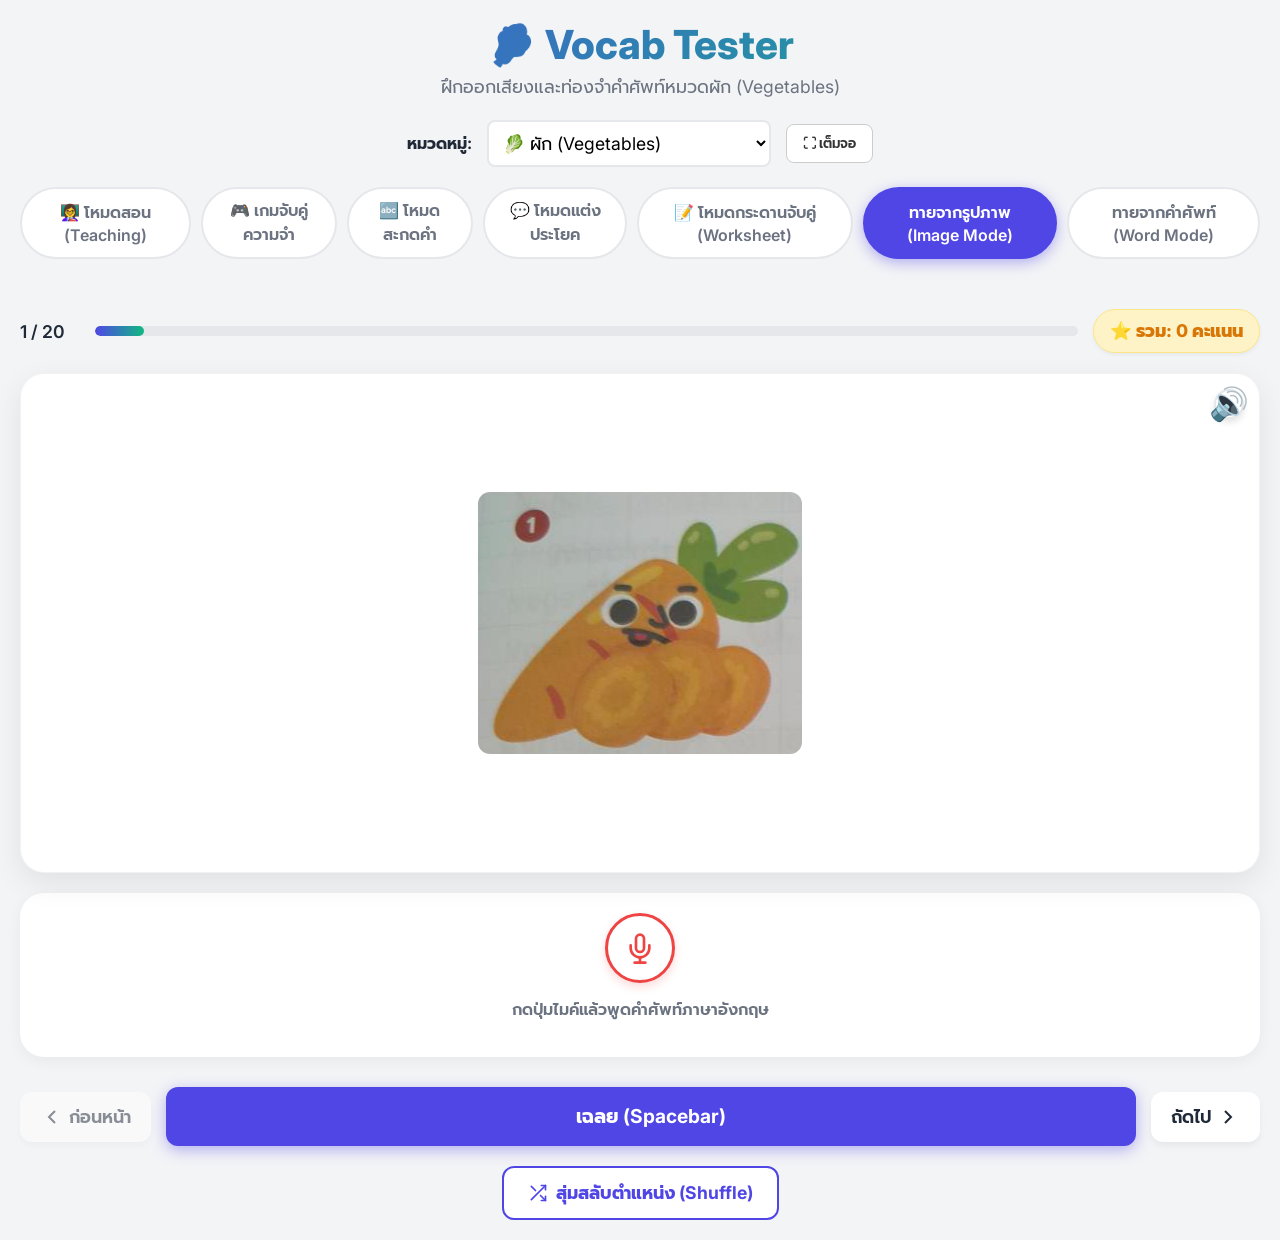
==== index.html @ 018d40a0 "First commit: Vocab Tester Project" ====
<!DOCTYPE html>
<html lang="en">
<head>
    <meta charset="UTF-8">
    <meta name="viewport" content="width=device-width, initial-scale=1.0">
    <title>Vocab Tester - Pronunciation & Vocabulary</title>
    <link rel="stylesheet" href="style.css">
    <link href="https://fonts.googleapis.com/css2?family=Inter:wght@400;600;800&family=Prompt:wght@400;600;700;800&display=swap" rel="stylesheet">
</head>
<body>
    <div class="app-container">
        <header id="mainHeader">
            <h1>🥬 Vocab Tester</h1>
            <p id="categoryDescription">ฝึกออกเสียงและท่องจำคำศัพท์หมวดผัก (Vegetables)</p>
            
            <div class="category-selector" style="margin-bottom: 20px; display: flex; justify-content: center; align-items: center; gap: 15px;">
                <label for="categorySelect" style="font-weight: bold; color: var(--text-main);">หมวดหมู่:</label>
                <select id="categorySelect" style="padding: 10px; font-size: 1.1rem; border-radius: 8px; border: 2px solid #E5E7EB; background: white; cursor: pointer; min-width: 200px; font-family: inherit;">
                    <!-- Injected via JS -->
                </select>
                <button class="btn btn-secondary" id="fullscreenBtn" title="สลับเต็มจอ">⛶ เต็มจอ</button>
            </div>
            
            <div class="mode-selector">
                <button class="mode-btn" id="modeTeachingBtn">👩‍🏫 โหมดสอน (Teaching)</button>
                <button class="mode-btn" id="modeGameBtn">🎮 เกมจับคู่ความจำ</button>
                <button class="mode-btn" id="modeHangmanBtn">🔤 โหมดสะกดคำ</button>
                <button class="mode-btn" id="modeSentenceBtn">💬 โหมดแต่งประโยค</button>
                <button class="mode-btn" id="modeWorksheetBtn">📝 โหมดกระดานจับคู่ (Worksheet)</button>
                <button class="mode-btn active" id="modeImageBtn">ทายจากรูปภาพ (Image Mode)</button>
                <button class="mode-btn" id="modeWordBtn">ทายจากคำศัพท์ (Word Mode)</button>
            </div>
        </header>

        <main id="flashcardApp">
            <div class="progress-container">
                <span id="counterText">1 / 20</span>
                <div class="progress-bar-bg">
                    <div class="progress-bar" id="progressBar"></div>
                </div>
                <div class="total-score-badge" id="totalScoreBadge">⭐ รวม: 0 คะแนน</div>
            </div>

            <div class="flashcard-container">
                <div class="flashcard" id="flashcard">
                    <div class="card-front" id="cardFront">
                        <!-- Content injected via JS -->
                    </div>
                    <div class="card-back" id="cardBack">
                        <!-- Content injected via JS -->
                    </div>
                </div>
            </div>

            <!-- Speech Recognition UI -->
            <div class="speech-container" id="speechContainer">
                <button class="mic-btn" id="micBtn" title="กดเพื่อออกเสียง">
                    <svg viewBox="0 0 24 24" width="32" height="32" stroke="currentColor" stroke-width="2" fill="none" stroke-linecap="round" stroke-linejoin="round">
                        <path d="M12 2a3 3 0 0 0-3 3v7a3 3 0 0 0 6 0V5a3 3 0 0 0-3-3z"></path>
                        <path d="M19 10v2a7 7 0 0 1-14 0v-2"></path>
                        <line x1="12" y1="19" x2="12" y2="23"></line>
                        <line x1="8" y1="23" x2="16" y2="23"></line>
                    </svg>
                </button>
                <div class="speech-status" id="speechStatus">กดปุ่มไมค์แล้วพูดคำศัพท์ภาษาอังกฤษ</div>
                
                <div class="score-breakdown" id="scoreBreakdown" style="display: none;">
                    <div class="score-total-large"><span id="wordScoreTotal">0</span>/5</div>
                    <div class="score-details">
                        <div class="score-row">
                            <span>✅ ความถูกต้อง (Correctness):</span>
                            <span class="score-val" id="scoreCorrect">0/2</span>
                        </div>
                        <div class="score-row">
                            <span>🗣️ สำเนียง (Accent/Clarity):</span>
                            <span class="score-val" id="scoreAccent">0/2</span>
                        </div>
                        <div class="score-row">
                            <span>🌊 ความลื่นไหล (Fluency):</span>
                            <span class="score-val" id="scoreFluency">0/1</span>
                        </div>
                    </div>
                    <div class="transcript-result">AI ได้ยินว่า: "<span id="heardWord"></span>"</div>
                </div>
            </div>

            <div class="navigation">
                <button class="nav-btn" id="prevBtn">
                    <svg viewBox="0 0 24 24" width="24" height="24" stroke="currentColor" stroke-width="2" fill="none"><polyline points="15 18 9 12 15 6"></polyline></svg>
                    ก่อนหน้า
                </button>
                <button class="reveal-btn" id="revealBtn">เฉลย (Spacebar)</button>
                <button class="nav-btn" id="nextBtn">
                    ถัดไป
                    <svg viewBox="0 0 24 24" width="24" height="24" stroke="currentColor" stroke-width="2" fill="none"><polyline points="9 18 15 12 9 6"></polyline></svg>
                </button>
            </div>
            
            <div style="text-align: center; margin-top: 20px;">
                <button class="primary-btn" id="shuffleBtn">
                    <svg viewBox="0 0 24 24" width="20" height="20" stroke="currentColor" stroke-width="2" fill="none" stroke-linecap="round" stroke-linejoin="round"><polyline points="16 3 21 3 21 8"></polyline><line x1="4" y1="20" x2="21" y2="3"></line><polyline points="21 16 21 21 16 21"></polyline><line x1="15" y1="15" x2="21" y2="21"></line><line x1="4" y1="4" x2="9" y2="9"></line></svg>
                    สุ่มสลับตำแหน่ง (Shuffle)
                </button>
            </div>
        </main>
        
        <!-- Worksheet Mode -->
        <main id="worksheetApp" style="display: none; padding: 20px 0;">
            <div class="ws-header no-print">
                <h2 style="margin: 0; color: var(--primary);">📝 โหมดกระดานจับคู่ (ให้นักเรียนทำลงสมุด)</h2>
                <div style="display: flex; gap: 10px;">
                    <button class="primary-btn" id="wsShuffleBtn">🔀 สุ่มโจทย์ใหม่</button>
                    <button class="reveal-btn" id="wsAnswerBtn" style="flex-grow: 0;">✅ ดูเฉลย</button>
                    <button class="nav-btn" onclick="window.print()">🖨️ พิมพ์</button>
                </div>
            </div>
            <div class="worksheet-grid" id="worksheetGrid">
                <!-- Injected via JS -->
            </div>
        </main>

        <!-- Teaching Mode -->
        <main id="teachingApp" style="display: none; padding: 20px 0;">
            <div class="ws-header no-print">
                <h2 style="margin: 0; color: var(--primary);">👩‍🏫 โหมดสอนหน้าชั้นเรียน (Dictionary)</h2>
                <div style="display: flex; gap: 10px;">
                    <button class="nav-btn" id="toggleTextBtn" onclick="toggleTeachingText()" style="background: #F59E0B; color: white;">👁️ ปิดคำศัพท์</button>
                    <button class="nav-btn" onclick="window.print()">🖨️ พิมพ์</button>
                </div>
            </div>
            <div class="teaching-grid" id="teachingGrid">
                <!-- Injected via JS -->
            </div>
        </main>

        <!-- Game Mode -->
        <main id="gameApp" style="display: none; padding: 20px 0;">
            <div class="ws-header no-print">
                <h2 style="margin: 0; color: #8B5CF6;">🎮 เกมจับคู่ความจำ (Memory Match)</h2>
                <div style="display: flex; gap: 20px; align-items: center;">
                    <div style="font-size: 1.5rem; font-weight: 800; color: #4B5563;">เปิดไปแล้ว: <span id="gameMoves" style="color: #8B5CF6;">0</span> ครั้ง</div>
                    <button class="primary-btn" id="gameRestartBtn" style="background: white; border-color: #8B5CF6; color: #8B5CF6;">🔄 เริ่มเกมใหม่</button>
                </div>
            </div>
            <div class="game-grid" id="gameGrid">
                <!-- Injected via JS -->
            </div>
        </main>

        <!-- Hangman Mode -->
        <main id="hangmanApp" style="display: none; padding: 20px 0;">
            <div class="ws-header no-print">
                <h2 style="margin: 0; color: var(--primary);">🔤 เกมสะกดคำปริศนา (Hangman)</h2>
                <div style="display: flex; gap: 20px; align-items: center;">
                    <div style="font-size: 1.5rem; font-weight: 800; color: #EF4444;" id="hangmanHearts">
                        ❤️❤️❤️❤️❤️
                    </div>
                </div>
            </div>
            
            <div class="flashcard-container" style="max-width: 900px; margin: 0 auto; height: auto; perspective: none;">
                <div class="flashcard" style="transform-style: flat; cursor: default; height: auto; min-height: 400px; padding: 30px;">
                    <div id="hangmanCardFront" style="display: flex; flex-direction: column; align-items: center; justify-content: center; width: 100%;">
                        <!-- Image injected via JS -->
                        <img id="hmImage" class="sentence-image" src="" alt="">
                        
                        <!-- Word Blanks -->
                        <div id="hmWordContainer" style="display: flex; gap: 10px; margin: 20px 0 30px; flex-wrap: wrap; justify-content: center;">
                            <!-- Injected via JS -->
                        </div>
                        
                        <!-- Keyboard -->
                        <div id="hmKeyboard" style="display: flex; flex-wrap: wrap; gap: 10px; justify-content: center; max-width: 800px;">
                            <!-- Injected via JS -->
                        </div>
                        
                        <!-- Result Text -->
                        <div id="hmResult" style="font-size: 2rem; font-weight: bold; margin-top: 20px; text-align: center; height: 40px;"></div>
                    </div>
                </div>
            </div>

            <div class="navigation" style="max-width: 900px; margin: 30px auto 0;">
                <button class="nav-btn" id="hmPrevBtn">
                    <svg viewBox="0 0 24 24" width="24" height="24" stroke="currentColor" stroke-width="2" fill="none"><polyline points="15 18 9 12 15 6"></polyline></svg>
                    ก่อนหน้า
                </button>
                <button class="primary-btn" id="hmShuffleBtn" style="margin: 0 10px;">
                    <svg viewBox="0 0 24 24" width="20" height="20" stroke="currentColor" stroke-width="2" fill="none" stroke-linecap="round" stroke-linejoin="round"><polyline points="16 3 21 3 21 8"></polyline><line x1="4" y1="20" x2="21" y2="3"></line><polyline points="21 16 21 21 16 21"></polyline><line x1="15" y1="15" x2="21" y2="21"></line><line x1="4" y1="4" x2="9" y2="9"></line></svg>
                    สุ่มสลับคำ
                </button>
                <button class="nav-btn" id="hmNextBtn">
                    ถัดไป
                    <svg viewBox="0 0 24 24" width="24" height="24" stroke="currentColor" stroke-width="2" fill="none"><polyline points="9 18 15 12 9 6"></polyline></svg>
                </button>
            </div>
        </main>

        <!-- Sentence Mode -->
        <main id="sentenceApp" style="display: none; padding: 20px 0;">
            <div class="ws-header no-print">
                <h2 style="margin: 0; color: var(--primary);">💬 โหมดแต่งประโยค (Fill in the Blank)</h2>
                <div style="display: flex; gap: 10px; align-items: center;">
                    <label for="sentenceTemplateSelect" style="font-weight: bold; color: var(--text-main);">รูปแบบประโยค:</label>
                    <select id="sentenceTemplateSelect" style="padding: 10px; font-size: 1.1rem; border-radius: 8px; border: 2px solid #E5E7EB; background: white; cursor: pointer;">
                        <option value="This is a {word}.">This is a ...</option>
                        <option value="I see a {word}.">I see a ...</option>
                        <option value="I like to eat {word}.">I like to eat ...</option>
                        <option value="Do you like {word}?">Do you like ...?</option>
                    </select>
                </div>
            </div>
            
            <div class="flashcard-container" style="max-width: 900px; margin: 0 auto;">
                <div class="flashcard" id="sentenceCard">
                    <!-- Front will show the blank sentence -->
                    <div class="card-front" id="sentenceCardFront" style="flex-direction: column; justify-content: center; transform: none; z-index: 1;">
                        <!-- Injected via JS -->
                    </div>
                </div>
            </div>

            <!-- We will reuse the speech container! But we'll move it around in JS -->
            <div id="sentenceSpeechPlaceholder"></div>

            <div class="navigation" style="max-width: 900px; margin: 30px auto 0;">
                <button class="nav-btn" id="sPrevBtn">
                    <svg viewBox="0 0 24 24" width="24" height="24" stroke="currentColor" stroke-width="2" fill="none"><polyline points="15 18 9 12 15 6"></polyline></svg>
                    ก่อนหน้า
                </button>
                <button class="reveal-btn" id="sRevealBtn">เฉลยคำตอบ</button>
                <button class="nav-btn" id="sNextBtn">
                    ถัดไป
                    <svg viewBox="0 0 24 24" width="24" height="24" stroke="currentColor" stroke-width="2" fill="none"><polyline points="9 18 15 12 9 6"></polyline></svg>
                </button>
            </div>
        </main>
    </div>
    
    <script src="data.js"></script>
    <script src="script.js"></script>
</body>
</html>
---- style.css ----
:root {
    --primary: #4F46E5;
    --primary-hover: #4338CA;
    --secondary: #10B981;
    --bg-color: #F3F4F6;
    --card-bg: #FFFFFF;
    --text-main: #1F2937;
    --text-muted: #6B7280;
    --mic-color: #EF4444;
}

* {
    box-sizing: border-box;
    margin: 0;
    padding: 0;
}

body {
    font-family: 'Inter', 'Prompt', sans-serif;
    background-color: var(--bg-color);
    color: var(--text-main);
    display: flex;
    justify-content: center;
    align-items: center;
    min-height: 100vh;
    padding: 20px;
}

.app-container {
    width: 100%;
    max-width: 1400px; /* Widescreen */
    background: transparent;
    display: flex;
    flex-direction: column;
    gap: 30px;
}

header {
    text-align: center;
}

header h1 {
    font-size: 2.5rem;
    font-weight: 800;
    margin-bottom: 5px;
    background: linear-gradient(135deg, #4F46E5, #10B981);
    -webkit-background-clip: text;
    -webkit-text-fill-color: transparent;
}

header p {
    color: var(--text-muted);
    font-size: 1.1rem;
    margin-bottom: 20px;
}

.mode-selector {
    display: flex;
    justify-content: center;
    gap: 10px;
    margin-bottom: 20px;
}

.mode-btn {
    padding: 10px 20px;
    border: 2px solid #E5E7EB;
    background: white;
    color: var(--text-muted);
    border-radius: 99px;
    font-size: 1rem;
    font-weight: 600;
    cursor: pointer;
    transition: all 0.2s ease;
    font-family: inherit;
}

.mode-btn:hover {
    border-color: var(--primary);
    color: var(--primary);
}

.mode-btn.active {
    background: var(--primary);
    border-color: var(--primary);
    color: white;
    box-shadow: 0 4px 14px rgba(79, 70, 229, 0.4);
}

.btn {
    padding: 8px 16px;
    border-radius: 8px;
    border: none;
    font-weight: 600;
    cursor: pointer;
    font-family: inherit;
}
.btn-primary { background: var(--primary); color: white; }
.btn-secondary { background: white; border: 1px solid #ccc; color: #333; }
.btn-danger { background: #EF4444; color: white; }

.primary-btn {
    display: inline-flex;
    align-items: center;
    gap: 8px;
    padding: 12px 24px;
    background: white;
    border: 2px solid var(--primary);
    color: var(--primary);
    border-radius: 12px;
    font-size: 1.1rem;
    font-weight: 700;
    cursor: pointer;
    transition: all 0.2s ease;
    font-family: inherit;
}

.primary-btn:hover {
    background: var(--primary);
    color: white;
}

.primary-btn:active {
    transform: scale(0.95);
}

/* Progress */
.progress-container {
    display: flex;
    align-items: center;
    gap: 15px;
    margin-bottom: 20px;
}

#counterText {
    font-weight: 600;
    font-size: 1.1rem;
    min-width: 60px;
}

.progress-bar-bg {
    flex-grow: 1;
    height: 10px;
    background: #E5E7EB;
    border-radius: 99px;
    overflow: hidden;
}

.progress-bar {
    height: 100%;
    background: linear-gradient(90deg, var(--primary), var(--secondary));
    width: 5%;
    border-radius: 99px;
    transition: width 0.3s ease;
}

.total-score-badge {
    background: #FEF3C7;
    color: #D97706;
    padding: 8px 16px;
    border-radius: 99px;
    font-weight: 800;
    font-size: 1.1rem;
    box-shadow: 0 2px 4px rgba(0,0,0,0.05);
    border: 1px solid #FDE68A;
}

/* Flashcard */
.flashcard-container {
    perspective: 1000px;
    width: 100%;
    height: 500px; /* Taller for TV */
    margin-bottom: 20px;
}

.flashcard {
    width: 100%;
    height: 100%;
    position: relative;
    transition: transform 0.6s cubic-bezier(0.4, 0.2, 0.2, 1);
    transform-style: preserve-3d;
    cursor: pointer;
}

.flashcard.flipped {
    transform: rotateY(180deg);
}

.card-front, .card-back {
    position: absolute;
    width: 100%;
    height: 100%;
    backface-visibility: hidden;
    background: var(--card-bg);
    border-radius: 24px;
    box-shadow: 0 10px 30px rgba(0, 0, 0, 0.08);
    display: flex;
    flex-direction: row; /* Widescreen side-by-side */
    justify-content: center;
    align-items: center;
    padding: 40px;
    text-align: center;
    border: 1px solid rgba(0,0,0,0.05);
}

.card-back {
    transform: rotateY(180deg);
    background: linear-gradient(to bottom right, #ffffff, #f8fafc);
}

.card-content-left {
    flex: 1;
    display: flex;
    justify-content: center;
    align-items: center;
    height: 100%;
}

.card-content-right {
    flex: 1;
    display: flex;
    flex-direction: column;
    justify-content: center;
    align-items: center;
    padding-left: 40px;
    border-left: 2px dashed #E5E7EB;
}

.card-image {
    max-width: 90%;
    max-height: 400px;
    object-fit: contain;
    border-radius: 12px;
}

.card-word-en {
    font-size: 4.5rem; /* Bigger for TV */
    font-weight: 800;
    color: var(--primary);
    margin-bottom: 15px;
    line-height: 1.1;
}

.card-word-th {
    font-size: 2.5rem;
    font-weight: 600;
    color: var(--text-main);
    margin-bottom: 10px;
}

.card-pronunciation {
    font-size: 1.5rem;
    color: var(--text-muted);
    font-style: italic;
}

/* Speech Recognition UI */
.speech-container {
    display: flex;
    flex-direction: column;
    align-items: center;
    margin-bottom: 30px;
    background: white;
    padding: 20px;
    border-radius: 24px;
    box-shadow: 0 4px 15px rgba(0,0,0,0.05);
}

.mic-btn {
    width: 70px;
    height: 70px;
    border-radius: 50%;
    background: white;
    border: 3px solid var(--mic-color);
    color: var(--mic-color);
    cursor: pointer;
    display: flex;
    justify-content: center;
    align-items: center;
    transition: all 0.3s ease;
    box-shadow: 0 4px 10px rgba(239, 68, 68, 0.2);
    margin-bottom: 15px;
}

.mic-btn:hover {
    background: #FEF2F2;
    transform: scale(1.05);
}

.mic-btn.recording {
    background: var(--mic-color);
    color: white;
    animation: pulse 1.5s infinite;
}

@keyframes pulse {
    0% { box-shadow: 0 0 0 0 rgba(239, 68, 68, 0.7); }
    70% { box-shadow: 0 0 0 15px rgba(239, 68, 68, 0); }
    100% { box-shadow: 0 0 0 0 rgba(239, 68, 68, 0); }
}

.speech-status {
    color: var(--text-muted);
    font-size: 1rem;
    font-weight: 600;
    margin-bottom: 15px;
}

.score-breakdown {
    width: 100%;
    background: #F8FAFC;
    border-radius: 16px;
    padding: 15px;
    display: flex;
    align-items: center;
    justify-content: space-between;
    border: 1px solid #E2E8F0;
    flex-wrap: wrap;
    gap: 15px;
}

.score-total-large {
    font-size: 2.5rem;
    font-weight: 800;
    color: var(--secondary);
    background: #ECFDF5;
    padding: 10px 20px;
    border-radius: 12px;
    border: 2px solid #A7F3D0;
    text-align: center;
}

.score-details {
    flex-grow: 1;
    display: flex;
    flex-direction: column;
    gap: 5px;
}

.score-row {
    display: flex;
    justify-content: space-between;
    font-size: 1rem;
    color: #475569;
    font-weight: 600;
}

.score-val {
    color: var(--primary);
    font-weight: 800;
}

.transcript-result {
    width: 100%;
    text-align: center;
    font-style: italic;
    color: #64748B;
    font-size: 0.95rem;
    margin-top: 10px;
    padding-top: 10px;
    border-top: 1px dashed #CBD5E1;
}

/* Navigation */
.navigation {
    display: flex;
    justify-content: space-between;
    align-items: center;
    gap: 15px;
}

.nav-btn {
    display: flex;
    align-items: center;
    gap: 5px;
    padding: 12px 20px;
    background: white;
    border: none;
    border-radius: 12px;
    font-size: 1.1rem;
    font-weight: 600;
    color: var(--text-main);
    cursor: pointer;
    box-shadow: 0 4px 6px rgba(0,0,0,0.05);
    transition: all 0.2s ease;
    font-family: inherit;
}

.nav-btn:hover:not(:disabled) {
    background: #f8fafc;
    box-shadow: 0 6px 12px rgba(0,0,0,0.1);
    transform: translateY(-2px);
}

.nav-btn:disabled {
    opacity: 0.5;
    cursor: not-allowed;
}

.reveal-btn {
    flex-grow: 1;
    padding: 15px;
    background: var(--primary);
    color: white;
    border: none;
    border-radius: 12px;
    font-size: 1.2rem;
    font-weight: 700;
    cursor: pointer;
    box-shadow: 0 4px 15px rgba(79, 70, 229, 0.4);
    transition: all 0.2s ease;
    font-family: inherit;
}

.reveal-btn:hover {
    background: var(--primary-hover);
    transform: translateY(-2px);
    box-shadow: 0 6px 20px rgba(79, 70, 229, 0.6);
}

.empty-state {
    color: #999;
    font-size: 1.2rem;
}

/* Worksheet Mode */
.ws-header {
    display: flex;
    justify-content: space-between;
    align-items: center;
    margin-bottom: 30px;
    background: white;
    padding: 20px;
    border-radius: 16px;
    box-shadow: 0 4px 6px rgba(0,0,0,0.05);
}

.worksheet-grid {
    display: flex;
    flex-direction: column;
    gap: 20px;
    background: white;
    padding: 20px;
    border-radius: 16px;
    box-shadow: 0 4px 15px rgba(0,0,0,0.05);
}

.ws-words-box {
    display: grid;
    grid-template-columns: repeat(5, 1fr);
    gap: 10px;
    background: #f8fafc;
    border: 2px solid #e2e8f0;
    border-radius: 12px;
    padding: 15px;
    text-align: center;
}

.ws-images-grid {
    display: grid;
    grid-template-columns: repeat(5, 1fr);
    gap: 15px;
}

.ws-word-item {
    font-size: 1.2rem;
    font-weight: 700;
    padding: 5px;
    border-bottom: 1px dashed #cbd5e1;
    color: var(--text-main);
}
.ws-word-item:nth-last-child(-n+5) { border-bottom: none; }

.ws-image-item {
    position: relative;
    text-align: center;
}

.ws-image-item img {
    max-width: 100%;
    max-height: 150px;
    border-radius: 12px;
    border: 1px solid #e2e8f0;
}

.ws-image-number {
    position: absolute;
    top: 50%;
    left: 50%;
    transform: translate(-50%, -50%);
    font-size: 4rem;
    font-weight: 900;
    color: #FF8A65;
    text-shadow: 2px 2px 0 #fff, -2px -2px 0 #fff, 2px -2px 0 #fff, -2px 2px 0 #fff, 4px 4px 10px rgba(0,0,0,0.3);
    z-index: 10;
}

.ws-answer-overlay {
    position: absolute;
    bottom: -10px;
    left: 50%;
    transform: translateX(-50%);
    background: #10B981;
    color: white;
    padding: 5px 15px;
    border-radius: 99px;
    font-weight: bold;
    font-size: 1.1rem;
    white-space: nowrap;
    z-index: 15;
    box-shadow: 0 4px 6px rgba(0,0,0,0.2);
    display: none;
}
.ws-answer-overlay.show { display: block; }

@media print {
    body { background: white; padding: 0; }
    .no-print, header, .controls, .progress-container, .speech-container, .navigation { display: none !important; }
    #worksheetApp { display: block !important; padding: 0; }
    .worksheet-grid { box-shadow: none; padding: 0; }
    .ws-word-item { font-size: 1.2rem; }
    .ws-image-item img { max-height: 120px; }
}

/* Teaching Mode */
.teaching-grid {
    display: grid;
    grid-template-columns: repeat(5, 1fr);
    gap: 10px;
    background: white;
    padding: 15px;
    border-radius: 16px;
    box-shadow: 0 4px 15px rgba(0,0,0,0.05);
}

.teaching-card {
    background: #f8fafc;
    border: 2px solid #e2e8f0;
    border-radius: 12px;
    padding: 10px;
    text-align: center;
    position: relative;
    transition: transform 0.2s ease, box-shadow 0.2s ease;
}

.teaching-card:hover {
    transform: translateY(-5px);
    box-shadow: 0 10px 20px rgba(0,0,0,0.08);
    border-color: var(--primary);
}

.tc-number {
    position: absolute;
    top: -10px;
    left: -10px;
    background: var(--primary);
    color: white;
    width: 25px;
    height: 25px;
    border-radius: 50%;
    display: flex;
    justify-content: center;
    align-items: center;
    font-weight: 800;
    font-size: 0.9rem;
    box-shadow: 0 2px 4px rgba(0,0,0,0.2);
}

.tc-speaker {
    position: absolute;
    top: 5px;
    right: 5px;
    background: white;
    color: var(--primary);
    width: 30px;
    height: 30px;
    border-radius: 50%;
    display: flex;
    justify-content: center;
    align-items: center;
    cursor: pointer;
    border: 2px solid var(--primary);
    transition: all 0.2s ease;
}

.tc-speaker:hover {
    background: var(--primary);
    color: white;
    transform: scale(1.1);
}

.tc-image {
    max-width: 100%;
    height: 120px;
    object-fit: contain;
    margin-bottom: 5px;
    border-radius: 8px;
}

.tc-en {
    font-size: 1.8rem;
    font-weight: 800;
    color: var(--primary);
    margin-bottom: 2px;
    line-height: 1.1;
}

.tc-th {
    font-size: 1.2rem;
    font-weight: 600;
    color: var(--text-main);
    margin-bottom: 0px;
}

.tc-pron {
    font-size: 1rem;
    color: var(--text-muted);
    font-style: italic;
}

.tc-en, .tc-th, .tc-pron {
    transition: opacity 0.2s, visibility 0.2s;
}

.hide-text-mode .tc-en, 
.hide-text-mode .tc-th, 
.hide-text-mode .tc-pron {
    visibility: hidden;
    opacity: 0;
}

@media print {
    #teachingApp { display: block !important; padding: 0; }
    .teaching-grid { box-shadow: none; padding: 0; grid-template-columns: repeat(4, 1fr); gap: 10px; }
    .teaching-card { padding: 10px; border: 1px solid #ccc; box-shadow: none; break-inside: avoid; }
    .tc-speaker { display: none; }
    .tc-en { font-size: 1.4rem; }
}

/* Game Mode */
.game-grid {
    display: grid;
    grid-template-columns: repeat(4, 1fr);
    gap: 20px;
    background: white;
    padding: 30px;
    border-radius: 16px;
    box-shadow: 0 4px 15px rgba(0,0,0,0.05);
}

.game-card {
    position: relative;
    width: 100%;
    height: 150px;
    perspective: 1000px;
    cursor: pointer;
}

.game-card-inner {
    width: 100%;
    height: 100%;
    position: absolute;
    transition: transform 0.6s cubic-bezier(0.4, 0.2, 0.2, 1);
    transform-style: preserve-3d;
    -webkit-transform-style: preserve-3d;
}

.game-card.flipped .game-card-inner {
    transform: rotateY(180deg);
}

.game-card.matched .game-card-inner {
    transform: rotateY(180deg) scale(0.95);
    opacity: 0.8;
}

.game-card-front, .game-card-back {
    position: absolute;
    width: 100%;
    height: 100%;
    backface-visibility: hidden;
    -webkit-backface-visibility: hidden;
    border-radius: 16px;
    display: flex;
    justify-content: center;
    align-items: center;
    box-shadow: 0 4px 6px rgba(0,0,0,0.1);
}

.game-card-front {
    background: linear-gradient(135deg, #8B5CF6, #6D28D9);
    color: white;
    font-size: 3rem;
    font-weight: 900;
    border: 4px solid #C4B5FD;
    transform: rotateY(0deg);
    z-index: 2;
    transition: opacity 0s 0.2s, visibility 0s 0.2s, z-index 0s 0.2s;
}
.game-card-front:hover {
    background: linear-gradient(135deg, #7C3AED, #5B21B6);
}

.game-card.flipped .game-card-front,
.game-card.matched .game-card-front {
    opacity: 0;
    visibility: hidden;
    z-index: -1;
}

.game-card-back {
    background: white;
    transform: rotateY(180deg);
    border: 2px solid #E5E7EB;
    padding: 10px;
    z-index: 1;
}
.game-card.matched .game-card-back {
    border-color: #10B981;
    border-width: 4px;
    background: #ECFDF5;
}

.game-card-img {
    max-width: 100%;
    max-height: 100%;
    object-fit: contain;
    border-radius: 8px;
}

.game-card-text {
    font-size: 2rem;
    font-weight: 800;
    color: var(--primary);
    text-align: center;
}

/* Sentence Mode */
.sentence-image {
    max-height: 250px;
    object-fit: contain;
    margin-bottom: 30px;
}

.sentence-text {
    font-size: 3.5rem;
    font-weight: 800;
    color: var(--text-main);
    text-align: center;
    line-height: 1.4;
}

.sentence-blank {
    display: inline-block;
    min-width: 150px;
    border-bottom: 4px solid var(--text-main);
    color: transparent;
    padding: 0 10px;
    transition: all 0.3s ease;
}

.sentence-blank.revealed {
    color: var(--primary);
    border-bottom-color: var(--primary);
}

/* --- Hangman Mode --- */
.hm-letter-box {
    width: 60px;
    height: 70px;
    border-bottom: 4px solid var(--text-main);
    display: flex;
    align-items: flex-end;
    justify-content: center;
    font-size: 3.5rem;
    font-weight: 800;
    color: transparent;
    text-transform: uppercase;
    padding-bottom: 5px;
    transition: color 0.3s ease;
}

.hm-letter-box.revealed {
    color: var(--primary);
}

.hm-key {
    width: 50px;
    height: 50px;
    border: 2px solid #E5E7EB;
    border-radius: 8px;
    background: white;
    font-size: 1.5rem;
    font-weight: bold;
    color: var(--text-main);
    cursor: pointer;
    transition: all 0.2s;
    display: flex;
    align-items: center;
    justify-content: center;
}

.hm-key:hover:not(:disabled) {
    background: #F3F4F6;
    border-color: #D1D5DB;
    transform: translateY(-2px);
}

.hm-key:active:not(:disabled) {
    transform: translateY(0);
}

.hm-key:disabled {
    cursor: not-allowed;
    opacity: 0.8;
}

.hm-key.correct {
    background: #10B981;
    border-color: #059669;
    color: white;
}

.hm-key.wrong {
    background: #EF4444;
    border-color: #DC2626;
    color: white;
    opacity: 0.5;
}
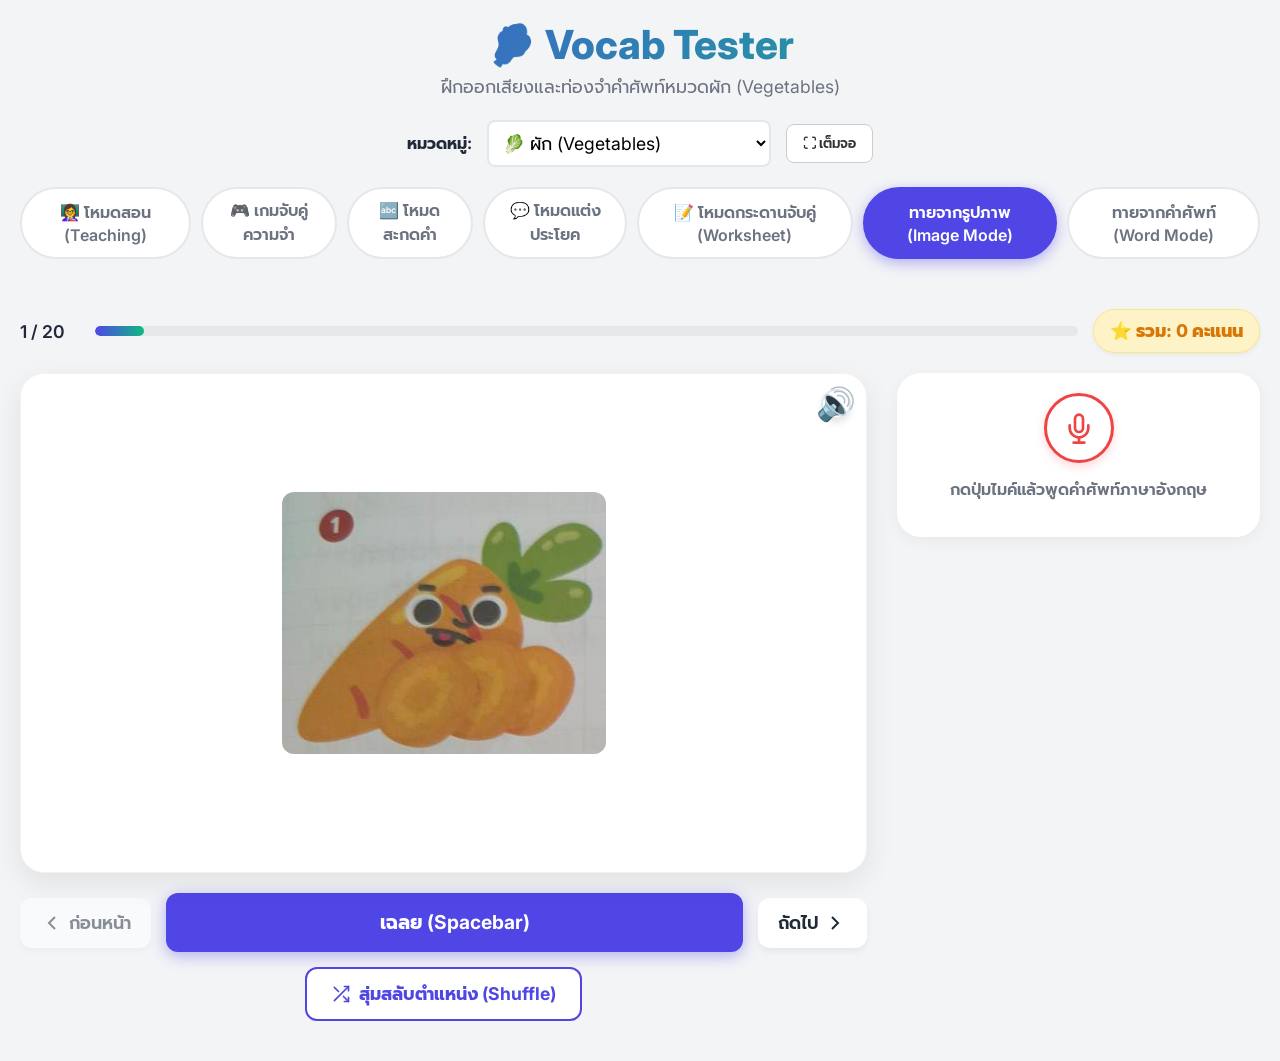
==== commit c09ca954: "Update: Redesign Flashcard layout to side-by-side and enable continuous mic" ====
--- a/index.html
+++ b/index.html
@@ -41,66 +41,73 @@
                 <div class="total-score-badge" id="totalScoreBadge">⭐ รวม: 0 คะแนน</div>
             </div>
 
-            <div class="flashcard-container">
-                <div class="flashcard" id="flashcard">
-                    <div class="card-front" id="cardFront">
-                        <!-- Content injected via JS -->
-                    </div>
-                    <div class="card-back" id="cardBack">
-                        <!-- Content injected via JS -->
-                    </div>
-                </div>
-            </div>
-
-            <!-- Speech Recognition UI -->
-            <div class="speech-container" id="speechContainer">
-                <button class="mic-btn" id="micBtn" title="กดเพื่อออกเสียง">
-                    <svg viewBox="0 0 24 24" width="32" height="32" stroke="currentColor" stroke-width="2" fill="none" stroke-linecap="round" stroke-linejoin="round">
-                        <path d="M12 2a3 3 0 0 0-3 3v7a3 3 0 0 0 6 0V5a3 3 0 0 0-3-3z"></path>
-                        <path d="M19 10v2a7 7 0 0 1-14 0v-2"></path>
-                        <line x1="12" y1="19" x2="12" y2="23"></line>
-                        <line x1="8" y1="23" x2="16" y2="23"></line>
-                    </svg>
-                </button>
-                <div class="speech-status" id="speechStatus">กดปุ่มไมค์แล้วพูดคำศัพท์ภาษาอังกฤษ</div>
-                
-                <div class="score-breakdown" id="scoreBreakdown" style="display: none;">
-                    <div class="score-total-large"><span id="wordScoreTotal">0</span>/5</div>
-                    <div class="score-details">
-                        <div class="score-row">
-                            <span>✅ ความถูกต้อง (Correctness):</span>
-                            <span class="score-val" id="scoreCorrect">0/2</span>
-                        </div>
-                        <div class="score-row">
-                            <span>🗣️ สำเนียง (Accent/Clarity):</span>
-                            <span class="score-val" id="scoreAccent">0/2</span>
-                        </div>
-                        <div class="score-row">
-                            <span>🌊 ความลื่นไหล (Fluency):</span>
-                            <span class="score-val" id="scoreFluency">0/1</span>
-                        </div>
-                    </div>
-                    <div class="transcript-result">AI ได้ยินว่า: "<span id="heardWord"></span>"</div>
-                </div>
-            </div>
-
-            <div class="navigation">
-                <button class="nav-btn" id="prevBtn">
-                    <svg viewBox="0 0 24 24" width="24" height="24" stroke="currentColor" stroke-width="2" fill="none"><polyline points="15 18 9 12 15 6"></polyline></svg>
-                    ก่อนหน้า
-                </button>
-                <button class="reveal-btn" id="revealBtn">เฉลย (Spacebar)</button>
-                <button class="nav-btn" id="nextBtn">
-                    ถัดไป
-                    <svg viewBox="0 0 24 24" width="24" height="24" stroke="currentColor" stroke-width="2" fill="none"><polyline points="9 18 15 12 9 6"></polyline></svg>
-                </button>
-            </div>
-            
-            <div style="text-align: center; margin-top: 20px;">
-                <button class="primary-btn" id="shuffleBtn">
-                    <svg viewBox="0 0 24 24" width="20" height="20" stroke="currentColor" stroke-width="2" fill="none" stroke-linecap="round" stroke-linejoin="round"><polyline points="16 3 21 3 21 8"></polyline><line x1="4" y1="20" x2="21" y2="3"></line><polyline points="21 16 21 21 16 21"></polyline><line x1="15" y1="15" x2="21" y2="21"></line><line x1="4" y1="4" x2="9" y2="9"></line></svg>
-                    สุ่มสลับตำแหน่ง (Shuffle)
-                </button>
+            <div class="flashcard-layout-wrapper">
+                <!-- Left Area: Flashcard & Navigation -->
+                <div class="flashcard-main-area">
+                    <div class="flashcard-container">
+                        <div class="flashcard" id="flashcard">
+                            <div class="card-front" id="cardFront">
+                                <!-- Content injected via JS -->
+                            </div>
+                            <div class="card-back" id="cardBack">
+                                <!-- Content injected via JS -->
+                            </div>
+                        </div>
+                    </div>
+
+                    <div class="navigation">
+                        <button class="nav-btn" id="prevBtn">
+                            <svg viewBox="0 0 24 24" width="24" height="24" stroke="currentColor" stroke-width="2" fill="none"><polyline points="15 18 9 12 15 6"></polyline></svg>
+                            ก่อนหน้า
+                        </button>
+                        <button class="reveal-btn" id="revealBtn">เฉลย (Spacebar)</button>
+                        <button class="nav-btn" id="nextBtn">
+                            ถัดไป
+                            <svg viewBox="0 0 24 24" width="24" height="24" stroke="currentColor" stroke-width="2" fill="none"><polyline points="9 18 15 12 9 6"></polyline></svg>
+                        </button>
+                    </div>
+                    
+                    <div style="text-align: center; margin-top: 15px;">
+                        <button class="primary-btn" id="shuffleBtn">
+                            <svg viewBox="0 0 24 24" width="20" height="20" stroke="currentColor" stroke-width="2" fill="none" stroke-linecap="round" stroke-linejoin="round"><polyline points="16 3 21 3 21 8"></polyline><line x1="4" y1="20" x2="21" y2="3"></line><polyline points="21 16 21 21 16 21"></polyline><line x1="15" y1="15" x2="21" y2="21"></line><line x1="4" y1="4" x2="9" y2="9"></line></svg>
+                            สุ่มสลับตำแหน่ง (Shuffle)
+                        </button>
+                    </div>
+                </div>
+
+                <!-- Right Area: Speech & Score -->
+                <div class="flashcard-side-area">
+                    <div class="speech-container" id="speechContainer">
+                        <button class="mic-btn" id="micBtn" title="กดเพื่อออกเสียง">
+                            <svg viewBox="0 0 24 24" width="32" height="32" stroke="currentColor" stroke-width="2" fill="none" stroke-linecap="round" stroke-linejoin="round">
+                                <path d="M12 2a3 3 0 0 0-3 3v7a3 3 0 0 0 6 0V5a3 3 0 0 0-3-3z"></path>
+                                <path d="M19 10v2a7 7 0 0 1-14 0v-2"></path>
+                                <line x1="12" y1="19" x2="12" y2="23"></line>
+                                <line x1="8" y1="23" x2="16" y2="23"></line>
+                            </svg>
+                        </button>
+                        <div class="speech-status" id="speechStatus">กดปุ่มไมค์แล้วพูดคำศัพท์ภาษาอังกฤษ</div>
+                        
+                        <div class="score-breakdown" id="scoreBreakdown" style="display: none;">
+                            <div class="score-total-large"><span id="wordScoreTotal">0</span>/5</div>
+                            <div class="score-details">
+                                <div class="score-row">
+                                    <span>✅ ความถูกต้อง (Correctness):</span>
+                                    <span class="score-val" id="scoreCorrect">0/2</span>
+                                </div>
+                                <div class="score-row">
+                                    <span>🗣️ สำเนียง (Accent/Clarity):</span>
+                                    <span class="score-val" id="scoreAccent">0/2</span>
+                                </div>
+                                <div class="score-row">
+                                    <span>🌊 ความลื่นไหล (Fluency):</span>
+                                    <span class="score-val" id="scoreFluency">0/1</span>
+                                </div>
+                            </div>
+                            <div class="transcript-result">AI ได้ยินว่า: "<span id="heardWord"></span>"</div>
+                        </div>
+                    </div>
+                </div>
             </div>
         </main>
         
--- a/style.css
+++ b/style.css
@@ -162,6 +162,36 @@
     font-size: 1.1rem;
     box-shadow: 0 2px 4px rgba(0,0,0,0.05);
     border: 1px solid #FDE68A;
+}
+/* Layout Wrapper for Side-by-Side */
+.flashcard-layout-wrapper {
+    display: flex;
+    gap: 30px;
+    align-items: flex-start;
+    margin-bottom: 20px;
+}
+
+.flashcard-main-area {
+    flex: 7;
+}
+
+.flashcard-side-area {
+    flex: 3;
+    position: sticky;
+    top: 20px;
+}
+
+@media (max-width: 1024px) {
+    .flashcard-layout-wrapper {
+        flex-direction: column;
+    }
+    .flashcard-main-area, .flashcard-side-area {
+        width: 100%;
+        flex: none;
+    }
+    .flashcard-side-area {
+        position: static;
+    }
 }
 
 /* Flashcard */
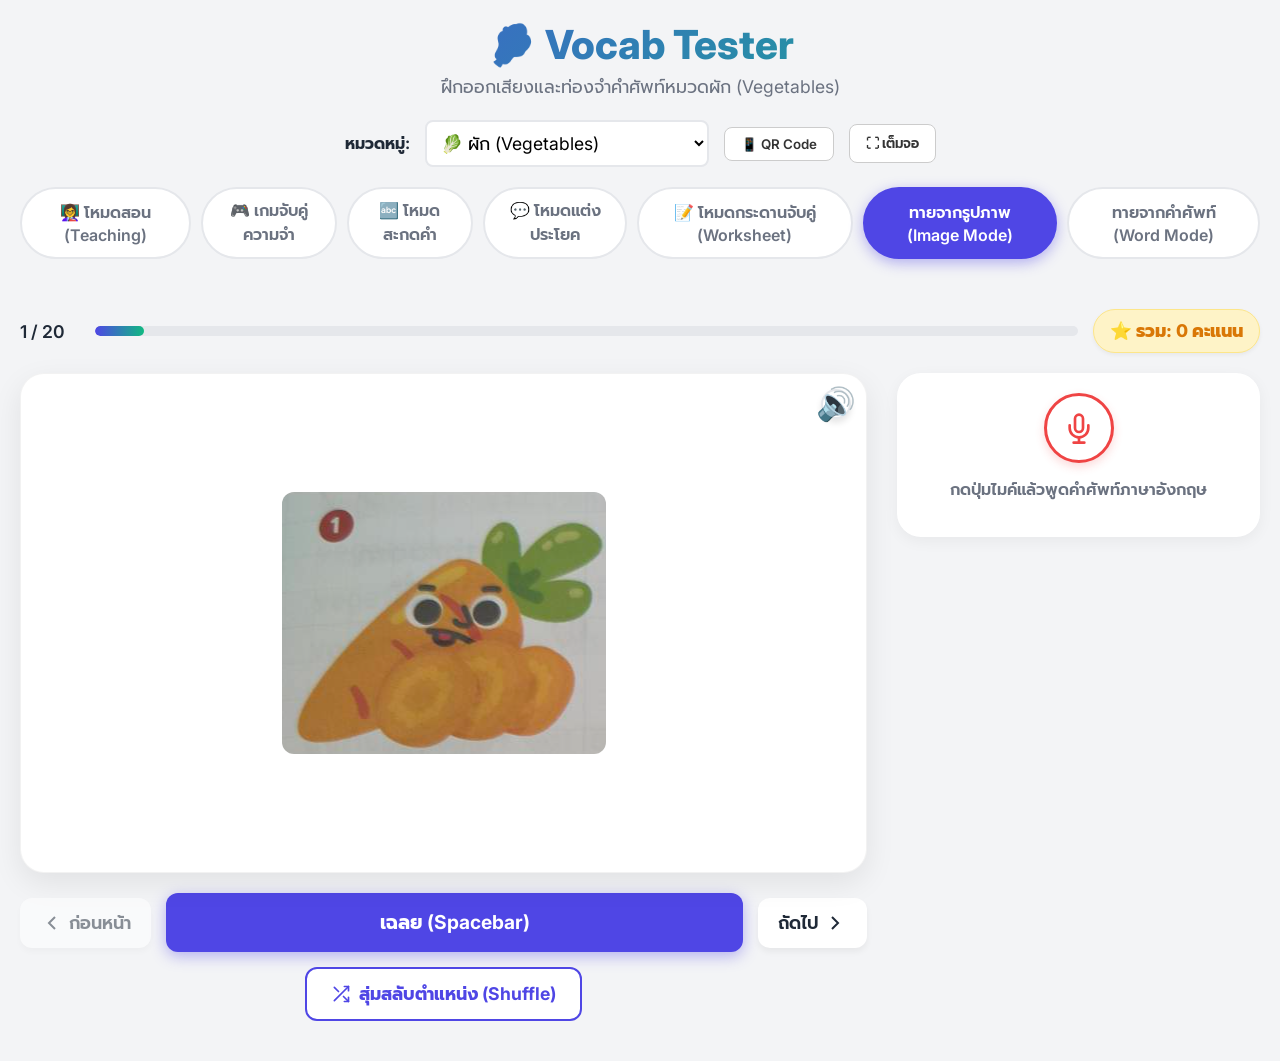
==== commit b5c19017: "Feature: Add QR code modal inside the app" ====
--- a/index.html
+++ b/index.html
@@ -18,6 +18,7 @@
                 <select id="categorySelect" style="padding: 10px; font-size: 1.1rem; border-radius: 8px; border: 2px solid #E5E7EB; background: white; cursor: pointer; min-width: 200px; font-family: inherit;">
                     <!-- Injected via JS -->
                 </select>
+                <button class="btn btn-secondary" id="showQrBtn" title="แสดง QR Code">📱 QR Code</button>
                 <button class="btn btn-secondary" id="fullscreenBtn" title="สลับเต็มจอ">⛶ เต็มจอ</button>
             </div>
             
@@ -244,6 +245,16 @@
         </main>
     </div>
     
+    <!-- QR Code Modal -->
+    <div id="qrModal" class="qr-modal" style="display: none;">
+        <div class="qr-modal-content">
+            <span class="qr-close-btn" id="closeQrBtn">&times;</span>
+            <h2 style="margin-top: 0;">📱 สแกนเพื่อใช้งาน</h2>
+            <img src="https://api.qrserver.com/v1/create-qr-code/?size=400x400&data=https://tanthaina.github.io/vocab-tester/" alt="QR Code" style="width: 300px; height: 300px; margin: 20px auto; display: block;">
+            <p style="color: var(--text-muted);">https://tanthaina.github.io/vocab-tester/</p>
+        </div>
+    </div>
+    
     <script src="data.js"></script>
     <script src="script.js"></script>
 </body>
--- a/style.css
+++ b/style.css
@@ -856,3 +856,40 @@
     color: white;
     opacity: 0.5;
 }
+
+/* QR Modal */
+.qr-modal {
+    position: fixed;
+    top: 0;
+    left: 0;
+    width: 100%;
+    height: 100%;
+    background: rgba(0,0,0,0.5);
+    z-index: 9999;
+    display: flex;
+    justify-content: center;
+    align-items: center;
+}
+
+.qr-modal-content {
+    background: white;
+    padding: 30px;
+    border-radius: 20px;
+    text-align: center;
+    position: relative;
+    max-width: 90%;
+    width: 400px;
+    box-shadow: 0 10px 30px rgba(0,0,0,0.2);
+}
+
+.qr-close-btn {
+    position: absolute;
+    top: 10px;
+    right: 20px;
+    font-size: 2rem;
+    cursor: pointer;
+    color: #6B7280;
+}
+.qr-close-btn:hover {
+    color: #111827;
+}
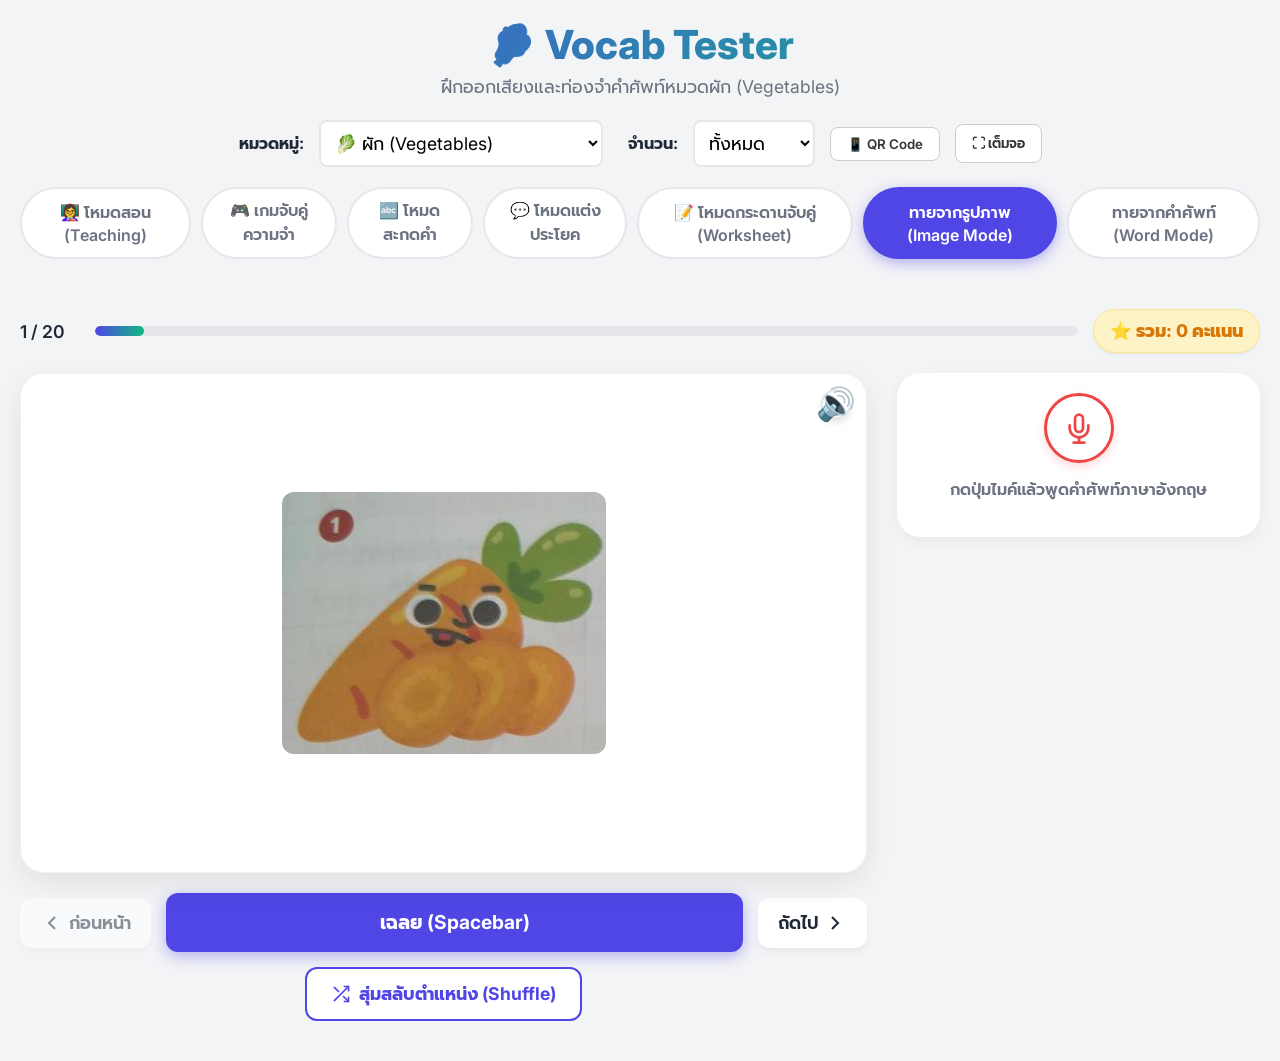
==== commit 4ea610fd: "Add feature: chunk size and chunk range selection globally" ====
--- a/index.html
+++ b/index.html
@@ -18,6 +18,21 @@
                 <select id="categorySelect" style="padding: 10px; font-size: 1.1rem; border-radius: 8px; border: 2px solid #E5E7EB; background: white; cursor: pointer; min-width: 200px; font-family: inherit;">
                     <!-- Injected via JS -->
                 </select>
+
+                <label for="chunkSelect" style="font-weight: bold; color: var(--text-main); margin-left: 10px;">จำนวน:</label>
+                <select id="chunkSelect" style="padding: 10px; font-size: 1.1rem; border-radius: 8px; border: 2px solid #E5E7EB; background: white; cursor: pointer; font-family: inherit;">
+                    <option value="all">ทั้งหมด</option>
+                    <option value="5">ทีละ 5 คำ</option>
+                    <option value="10">ทีละ 10 คำ</option>
+                    <option value="15">ทีละ 15 คำ</option>
+                    <option value="20">ทีละ 20 คำ</option>
+                </select>
+
+                <label id="chunkRangeLabel" for="chunkRangeSelect" style="font-weight: bold; color: var(--text-main); margin-left: 10px; display: none;">ข้อที่:</label>
+                <select id="chunkRangeSelect" style="padding: 10px; font-size: 1.1rem; border-radius: 8px; border: 2px solid #E5E7EB; background: white; cursor: pointer; font-family: inherit; display: none;">
+                    <!-- Injected via JS -->
+                </select>
+
                 <button class="btn btn-secondary" id="showQrBtn" title="แสดง QR Code">📱 QR Code</button>
                 <button class="btn btn-secondary" id="fullscreenBtn" title="สลับเต็มจอ">⛶ เต็มจอ</button>
             </div>
--- a/style.css
+++ b/style.css
@@ -256,8 +256,8 @@
 }
 
 .card-image {
-    max-width: 90%;
-    max-height: 400px;
+    max-width: 95%;
+    max-height: 480px;
     object-fit: contain;
     border-radius: 12px;
 }
@@ -507,7 +507,7 @@
 
 .ws-image-item img {
     max-width: 100%;
-    max-height: 150px;
+    max-height: 200px;
     border-radius: 12px;
     border: 1px solid #e2e8f0;
 }
@@ -620,7 +620,7 @@
 
 .tc-image {
     max-width: 100%;
-    height: 120px;
+    height: 160px;
     object-fit: contain;
     margin-bottom: 5px;
     border-radius: 8px;
@@ -766,7 +766,7 @@
 
 /* Sentence Mode */
 .sentence-image {
-    max-height: 250px;
+    max-height: 320px;
     object-fit: contain;
     margin-bottom: 30px;
 }
